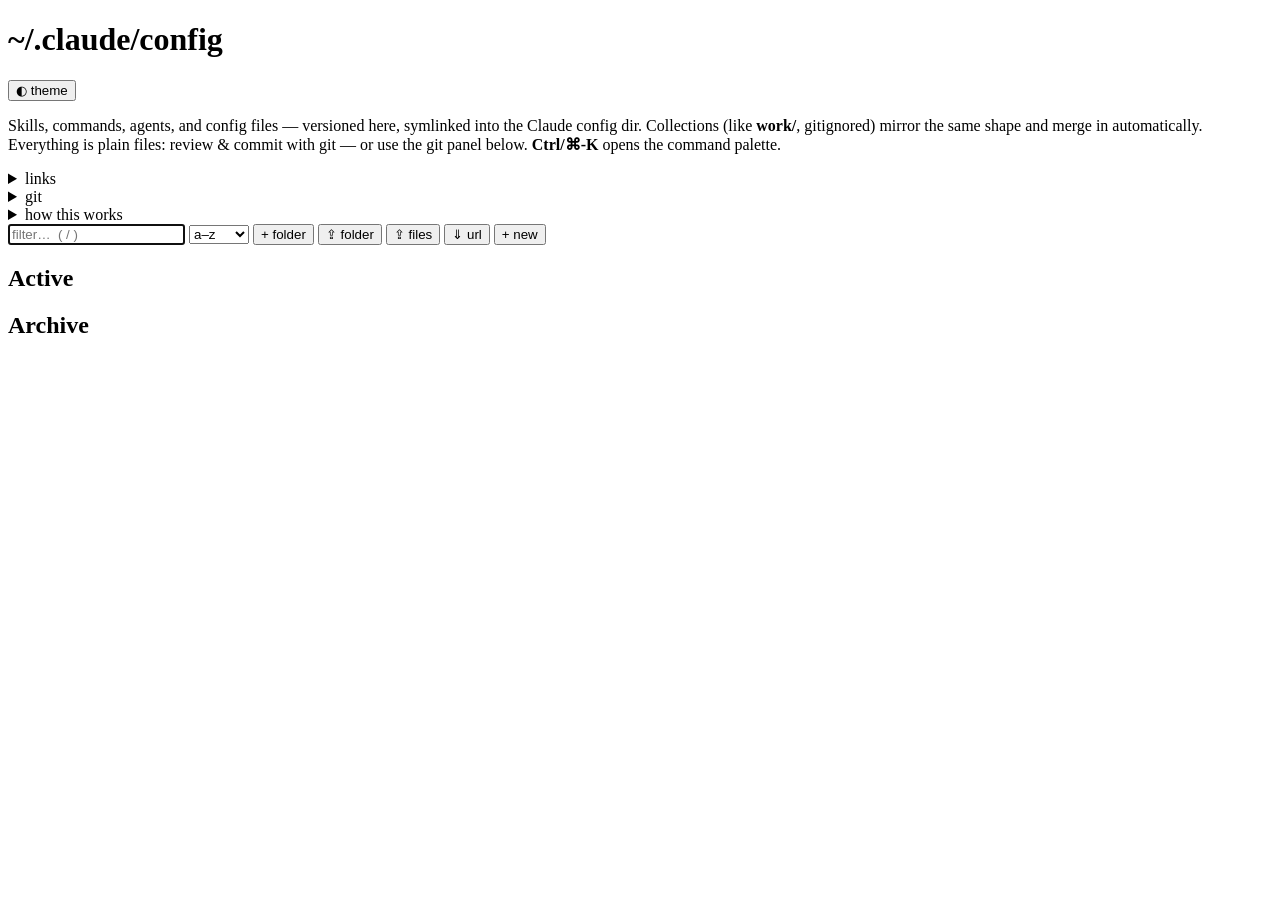
==== bin/claude_ui/static/index.html @ a767a9d5 "claude-ui: split the single file into the bin/claude_ui/ package bin/claude-ui becomes a thin launch" ====
<!doctype html>
<meta charset="utf-8">
<meta name="viewport" content="width=device-width, initial-scale=1">
<title>claude config</title>
<link rel="manifest" href="/manifest.webmanifest">
<link rel="icon" href="/icon.svg" type="image/svg+xml">
<link rel="stylesheet" href="/style.css">
<main>
  <div class="head">
    <h1><span class="cfg" id="cfgprefix">~/.claude/</span>config</h1>
    <span class="spring"></span>
    <button class="small" id="themebtn" title="toggle light/dark theme">◐ theme</button>
  </div>
  <p class="sub">Skills, commands, agents, and config files — versioned here, symlinked into the Claude config dir. Collections (like <b>work/</b>, gitignored) mirror the same shape and merge in automatically. Everything is plain files: review &amp; commit with git — or use the git panel below. <b>Ctrl/⌘-K</b> opens the command palette.</p>
  <details id="links">
    <summary>links <span id="linksum"></span></summary>
    <div id="linkrows"></div>
    <div class="cfgdir" id="cfgrow"></div>
    <div class="cfgdir hint" id="cfghint"></div>
  </details>
  <details id="git">
    <summary>git <span id="gitsum"></span></summary>
    <div id="gitbody"></div>
  </details>
  <details id="help">
    <summary>how this works</summary>
    <div class="helpbody">
      <p><b>The repo is the source of truth; the config dir just points at it.</b>
      Claude Code reads one config dir (<code>~/.claude</code> by default). The links
      panel symlinks each piece of it — skills, commands, agents, output-styles,
      CLAUDE.md, settings.json, keybindings.json — to files in this repo, so your
      real config lives in git and a <code>git pull</code> updates every machine.</p>
      <p><b>Importing an existing config:</b> setting "config dir" to a path does
      NOT import anything by itself — it only chooses where the symlinks are
      managed. But when a row shows "real", clicking <b>link</b> takes over that
      content: if the repo side doesn't exist yet it is <i>adopted</i> (moved into
      the repo, then symlinked back — commit it after); if the repo side already
      exists, the old content is renamed to <code>*.bak</code> next to it and the
      link replaces it. Alternatively, <b>⇪ folder</b>-upload any config-shaped
      directory (containing skills/, commands/, CLAUDE.md, ...) to import it as a
      <i>collection</i> without touching your live config.</p>
      <p><b>Collections</b> are extra config sets at the repo root (e.g.
      <code>work/</code>). Their skills/commands/agents/output-styles merge into the
      live config automatically via generated symlinks (a collection command runs as
      <code>/&lt;collection&gt;:&lt;name&gt;</code>; a collection skill loads as
      <code>&lt;collection&gt;-&lt;name&gt;</code>). Config files can't merge — Claude
      Code reads exactly one CLAUDE.md / settings.json — so each file row has a
      <i>source</i> dropdown choosing which copy is linked on this machine.
      <code>work/</code> is gitignored: private, one folder, never committed.</p>
      <p><b>MCP servers</b> are different: Claude Code stores user-scope servers in
      <code>~/.claude.json</code> (machine state, NOT inside the config dir, and not
      affected by the config-dir setting). The mcp tab keeps server definitions
      versioned in the repo (<code>claude/mcp-servers.json</code> or a collection's
      copy) and <b>applies</b> them into <code>~/.claude.json</code> per machine;
      machine-only servers can be adopted into the repo or removed.</p>
      <p><b>Statusline:</b> every field documented in the
      <a href="https://code.claude.com/docs/en/statusline" target="_blank">statusline
      stdin schema</a> is available from the palette on the right, grouped by
      category — click or drag a field onto a line, drag chips to reorder or
      move them between lines, and drag one back to the palette (or hit its ×)
      to remove it. Up to four lines are supported (narrow terminals truncate a
      long single line). Click a chip to pick its colour — one of the palette
      presets or a custom hex colour (custom needs a truecolor terminal) — or
      toggle <b>bold</b>. Preset layouts give a quick starting point. A visible
      separator automatically gets a space on each side and renders dimmed so
      the fields stand out. Claude Code re-runs the script after each
      assistant message — set a refresh interval to also update while idle; no
      restart is ever needed. The cost today / 7 days / month fields shell out
      to <code>ccusage</code> (or <code>npx ccusage</code>) in the background and
      cache results for 5 minutes — they stay hidden until the first refresh
      completes, and show nothing if ccusage isn't available.</p>
      <p><b>Limitations:</b> a non-default config dir only takes effect if you
      <code>export CLAUDE_CONFIG_DIR=...</code> in your shell — the UI can't do that
      for you. Claude Code reads settings/CLAUDE.md at session start, so changes
      apply to new sessions. Skills must be direct children of the skills dir
      (that's why nested folders get generated links). Moving a skill into a
      folder renames it (<code>tdd</code> → <code>ai-tdd</code>). Nothing here
      touches project-level config (<code>.claude/</code>, <code>.mcp.json</code>
      inside your projects). This page runs locally from your clone and edits
      plain files — nothing is committed behind your back; the git panel up top
      shows what changed, with per-file diffs and an explicit commit button.</p>
    </div>
  </details>
  <div class="tabs" id="tabs"></div>
  <div id="editorview" hidden></div>
  <div id="mcpview" hidden></div>
  <div id="stlview" hidden></div>
  <div id="settingsview" hidden></div>
  <div id="insightview" hidden></div>
  <div id="costsview" hidden></div>
  <div id="doctorview" hidden></div>
  <div id="itemsview">
  <div class="bar">
    <input type="search" id="q" placeholder="filter…  ( / )" autofocus>
    <select id="sortsel" title="sort order">
      <option value="name">a–z</option>
      <option value="recent">recent</option>
    </select>
    <button onclick="newGroup()">+ folder</button>
    <button onclick="document.getElementById('up').click()">⇪ folder</button>
    <button onclick="document.getElementById('upf').click()">⇪ files</button>
    <button onclick="importUrl()" title="import a skill, group, or collection from a GitHub URL">⇓ url</button>
    <button class="primary" onclick="newItem()">+ new</button>
    <input type="file" id="up" webkitdirectory multiple hidden>
    <input type="file" id="upf" multiple hidden>
  </div>
  <div id="bulkbar" class="bar" hidden></div>
  <div id="groups" class="groups" hidden></div>
  <h2>Active <span class="count" id="n-active"></span></h2>
  <div id="active"></div>
  <h2>Archive <span class="count" id="n-archived"></span></h2>
  <div id="archived"></div>
  </div>
</main>
<div id="toasts"></div>
<div id="modal" hidden></div>
<div id="palette" hidden></div>
<script>
const SCHEMA = __SCHEMA__;
const TOKEN = "__TOKEN__";
</script>
<script src="/app.js"></script>
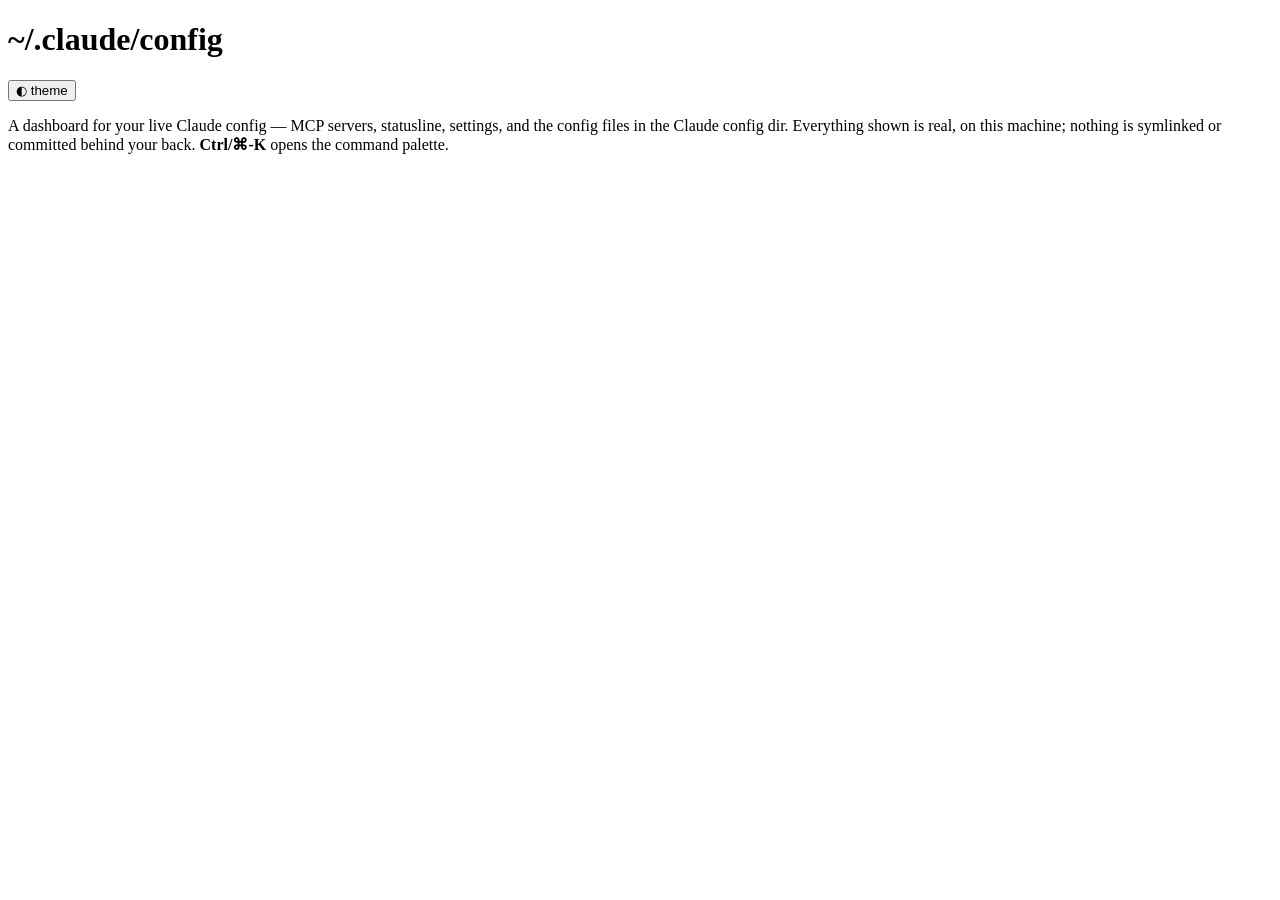
==== commit 6dbb4bcf: "claude-ui: tear down repo-management machinery (ticket 01) Strip the symlink/collections/git era: de" ====
--- a/bin/claude_ui/static/index.html
+++ b/bin/claude_ui/static/index.html
@@ -11,76 +11,9 @@
     <span class="spring"></span>
     <button class="small" id="themebtn" title="toggle light/dark theme">◐ theme</button>
   </div>
-  <p class="sub">Skills, commands, agents, and config files — versioned here, symlinked into the Claude config dir. Collections (like <b>work/</b>, gitignored) mirror the same shape and merge in automatically. Everything is plain files: review &amp; commit with git — or use the git panel below. <b>Ctrl/⌘-K</b> opens the command palette.</p>
-  <details id="links">
-    <summary>links <span id="linksum"></span></summary>
-    <div id="linkrows"></div>
-    <div class="cfgdir" id="cfgrow"></div>
-    <div class="cfgdir hint" id="cfghint"></div>
-  </details>
-  <details id="git">
-    <summary>git <span id="gitsum"></span></summary>
-    <div id="gitbody"></div>
-  </details>
-  <details id="help">
-    <summary>how this works</summary>
-    <div class="helpbody">
-      <p><b>The repo is the source of truth; the config dir just points at it.</b>
-      Claude Code reads one config dir (<code>~/.claude</code> by default). The links
-      panel symlinks each piece of it — skills, commands, agents, output-styles,
-      CLAUDE.md, settings.json, keybindings.json — to files in this repo, so your
-      real config lives in git and a <code>git pull</code> updates every machine.</p>
-      <p><b>Importing an existing config:</b> setting "config dir" to a path does
-      NOT import anything by itself — it only chooses where the symlinks are
-      managed. But when a row shows "real", clicking <b>link</b> takes over that
-      content: if the repo side doesn't exist yet it is <i>adopted</i> (moved into
-      the repo, then symlinked back — commit it after); if the repo side already
-      exists, the old content is renamed to <code>*.bak</code> next to it and the
-      link replaces it. Alternatively, <b>⇪ folder</b>-upload any config-shaped
-      directory (containing skills/, commands/, CLAUDE.md, ...) to import it as a
-      <i>collection</i> without touching your live config.</p>
-      <p><b>Collections</b> are extra config sets at the repo root (e.g.
-      <code>work/</code>). Their skills/commands/agents/output-styles merge into the
-      live config automatically via generated symlinks (a collection command runs as
-      <code>/&lt;collection&gt;:&lt;name&gt;</code>; a collection skill loads as
-      <code>&lt;collection&gt;-&lt;name&gt;</code>). Config files can't merge — Claude
-      Code reads exactly one CLAUDE.md / settings.json — so each file row has a
-      <i>source</i> dropdown choosing which copy is linked on this machine.
-      <code>work/</code> is gitignored: private, one folder, never committed.</p>
-      <p><b>MCP servers</b> are different: Claude Code stores user-scope servers in
-      <code>~/.claude.json</code> (machine state, NOT inside the config dir, and not
-      affected by the config-dir setting). The mcp tab keeps server definitions
-      versioned in the repo (<code>claude/mcp-servers.json</code> or a collection's
-      copy) and <b>applies</b> them into <code>~/.claude.json</code> per machine;
-      machine-only servers can be adopted into the repo or removed.</p>
-      <p><b>Statusline:</b> every field documented in the
-      <a href="https://code.claude.com/docs/en/statusline" target="_blank">statusline
-      stdin schema</a> is available from the palette on the right, grouped by
-      category — click or drag a field onto a line, drag chips to reorder or
-      move them between lines, and drag one back to the palette (or hit its ×)
-      to remove it. Up to four lines are supported (narrow terminals truncate a
-      long single line). Click a chip to pick its colour — one of the palette
-      presets or a custom hex colour (custom needs a truecolor terminal) — or
-      toggle <b>bold</b>. Preset layouts give a quick starting point. A visible
-      separator automatically gets a space on each side and renders dimmed so
-      the fields stand out. Claude Code re-runs the script after each
-      assistant message — set a refresh interval to also update while idle; no
-      restart is ever needed. The cost today / 7 days / month fields shell out
-      to <code>ccusage</code> (or <code>npx ccusage</code>) in the background and
-      cache results for 5 minutes — they stay hidden until the first refresh
-      completes, and show nothing if ccusage isn't available.</p>
-      <p><b>Limitations:</b> a non-default config dir only takes effect if you
-      <code>export CLAUDE_CONFIG_DIR=...</code> in your shell — the UI can't do that
-      for you. Claude Code reads settings/CLAUDE.md at session start, so changes
-      apply to new sessions. Skills must be direct children of the skills dir
-      (that's why nested folders get generated links). Moving a skill into a
-      folder renames it (<code>tdd</code> → <code>ai-tdd</code>). Nothing here
-      touches project-level config (<code>.claude/</code>, <code>.mcp.json</code>
-      inside your projects). This page runs locally from your clone and edits
-      plain files — nothing is committed behind your back; the git panel up top
-      shows what changed, with per-file diffs and an explicit commit button.</p>
-    </div>
-  </details>
+  <p class="sub">A dashboard for your live Claude config — MCP servers, statusline, settings, and the config files in the Claude config dir. Everything shown is real, on this machine; nothing is symlinked or committed behind your back. <b>Ctrl/⌘-K</b> opens the command palette.</p>
+  <div class="cfgdir" id="cfgrow"></div>
+  <div class="cfgdir hint" id="cfghint"></div>
   <div class="tabs" id="tabs"></div>
   <div id="editorview" hidden></div>
   <div id="mcpview" hidden></div>
@@ -89,28 +22,6 @@
   <div id="insightview" hidden></div>
   <div id="costsview" hidden></div>
   <div id="doctorview" hidden></div>
-  <div id="itemsview">
-  <div class="bar">
-    <input type="search" id="q" placeholder="filter…  ( / )" autofocus>
-    <select id="sortsel" title="sort order">
-      <option value="name">a–z</option>
-      <option value="recent">recent</option>
-    </select>
-    <button onclick="newGroup()">+ folder</button>
-    <button onclick="document.getElementById('up').click()">⇪ folder</button>
-    <button onclick="document.getElementById('upf').click()">⇪ files</button>
-    <button onclick="importUrl()" title="import a skill, group, or collection from a GitHub URL">⇓ url</button>
-    <button class="primary" onclick="newItem()">+ new</button>
-    <input type="file" id="up" webkitdirectory multiple hidden>
-    <input type="file" id="upf" multiple hidden>
-  </div>
-  <div id="bulkbar" class="bar" hidden></div>
-  <div id="groups" class="groups" hidden></div>
-  <h2>Active <span class="count" id="n-active"></span></h2>
-  <div id="active"></div>
-  <h2>Archive <span class="count" id="n-archived"></span></h2>
-  <div id="archived"></div>
-  </div>
 </main>
 <div id="toasts"></div>
 <div id="modal" hidden></div>
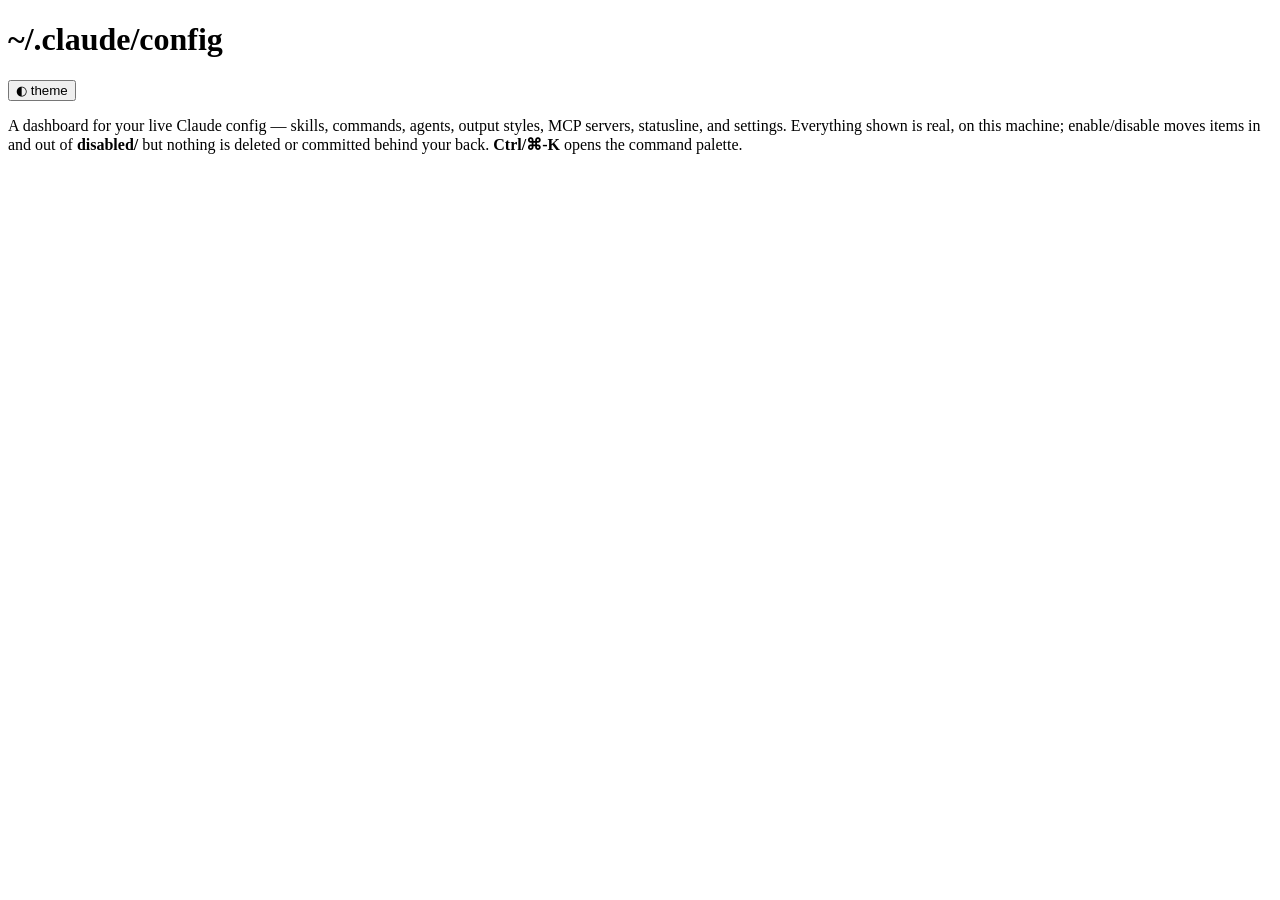
==== commit a0563b92: "claude-ui: inventory panel with enable/disable (tickets 02, 03) Add skills/commands/agents/output-st" ====
--- a/bin/claude_ui/static/index.html
+++ b/bin/claude_ui/static/index.html
@@ -11,11 +11,12 @@
     <span class="spring"></span>
     <button class="small" id="themebtn" title="toggle light/dark theme">◐ theme</button>
   </div>
-  <p class="sub">A dashboard for your live Claude config — MCP servers, statusline, settings, and the config files in the Claude config dir. Everything shown is real, on this machine; nothing is symlinked or committed behind your back. <b>Ctrl/⌘-K</b> opens the command palette.</p>
+  <p class="sub">A dashboard for your live Claude config — skills, commands, agents, output styles, MCP servers, statusline, and settings. Everything shown is real, on this machine; enable/disable moves items in and out of <b>disabled/</b> but nothing is deleted or committed behind your back. <b>Ctrl/⌘-K</b> opens the command palette.</p>
   <div class="cfgdir" id="cfgrow"></div>
   <div class="cfgdir hint" id="cfghint"></div>
   <div class="tabs" id="tabs"></div>
   <div id="editorview" hidden></div>
+  <div id="itemsview" hidden></div>
   <div id="mcpview" hidden></div>
   <div id="stlview" hidden></div>
   <div id="settingsview" hidden></div>
